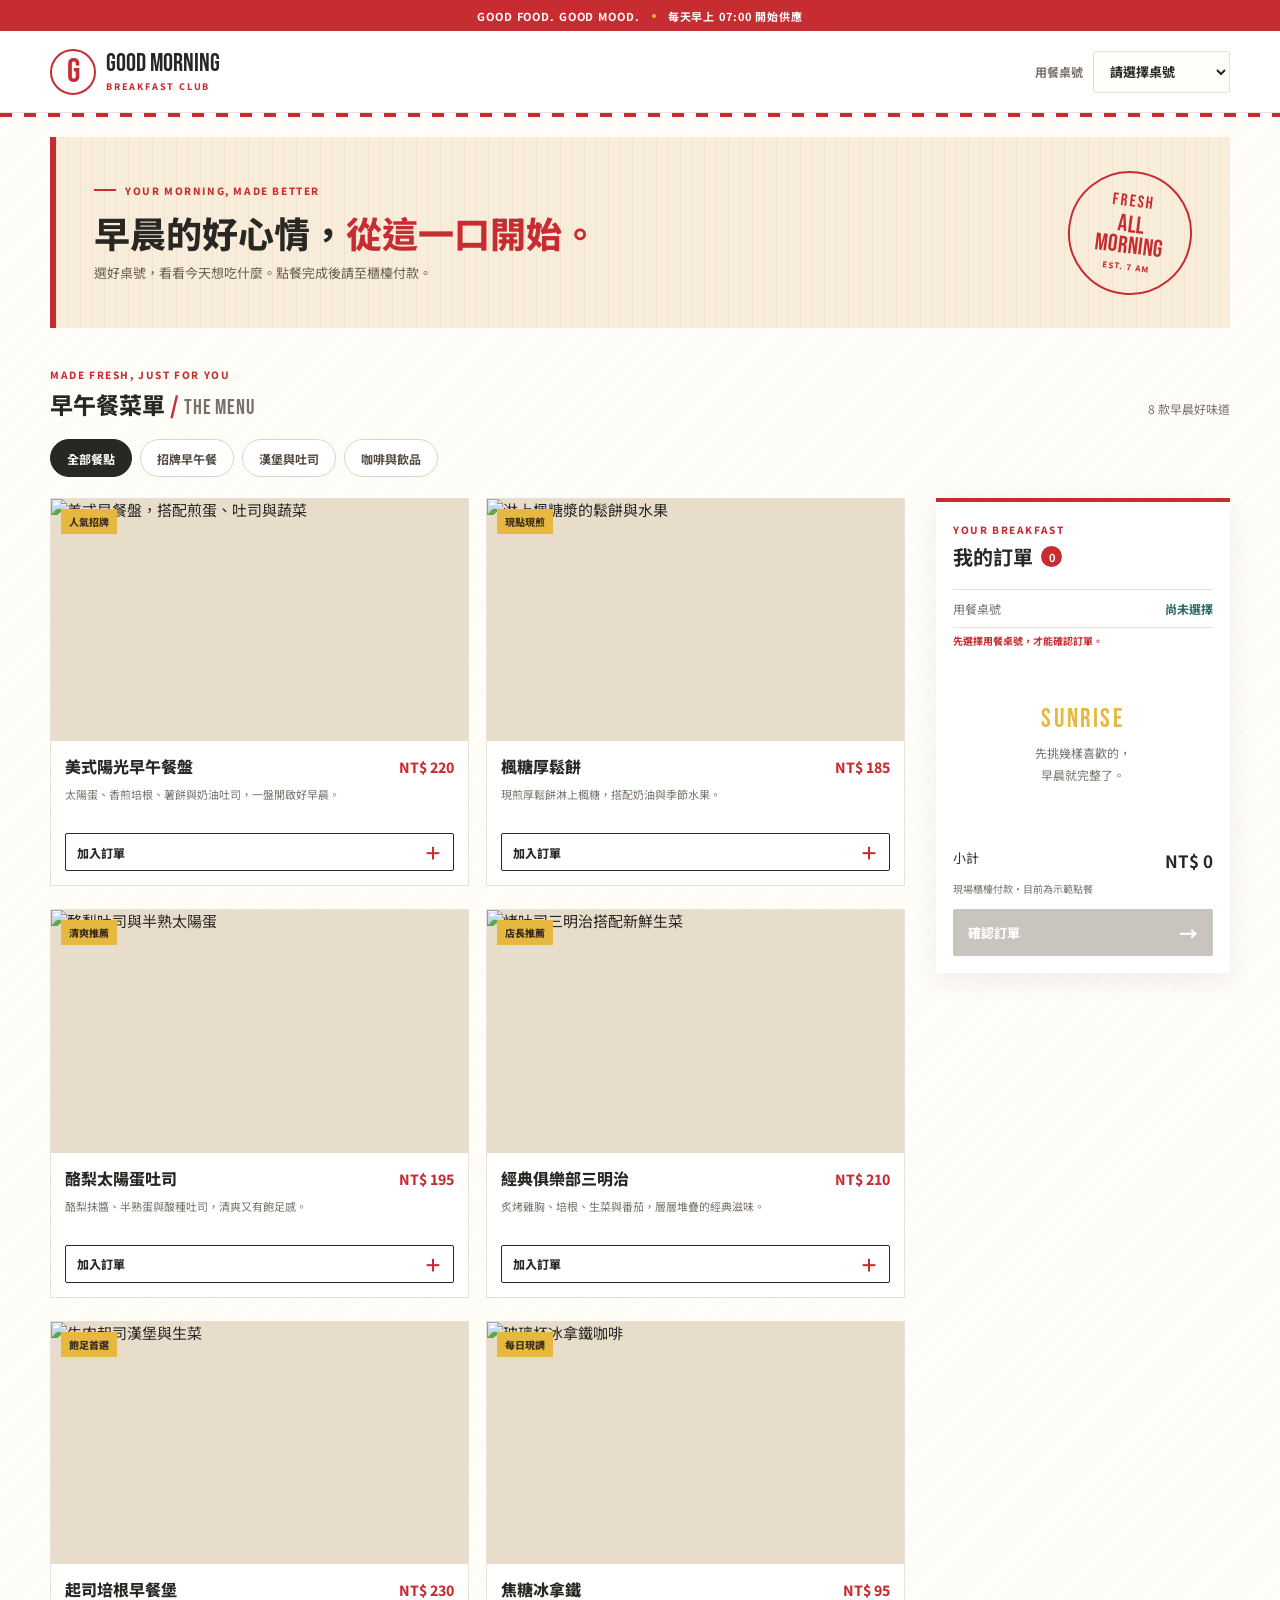
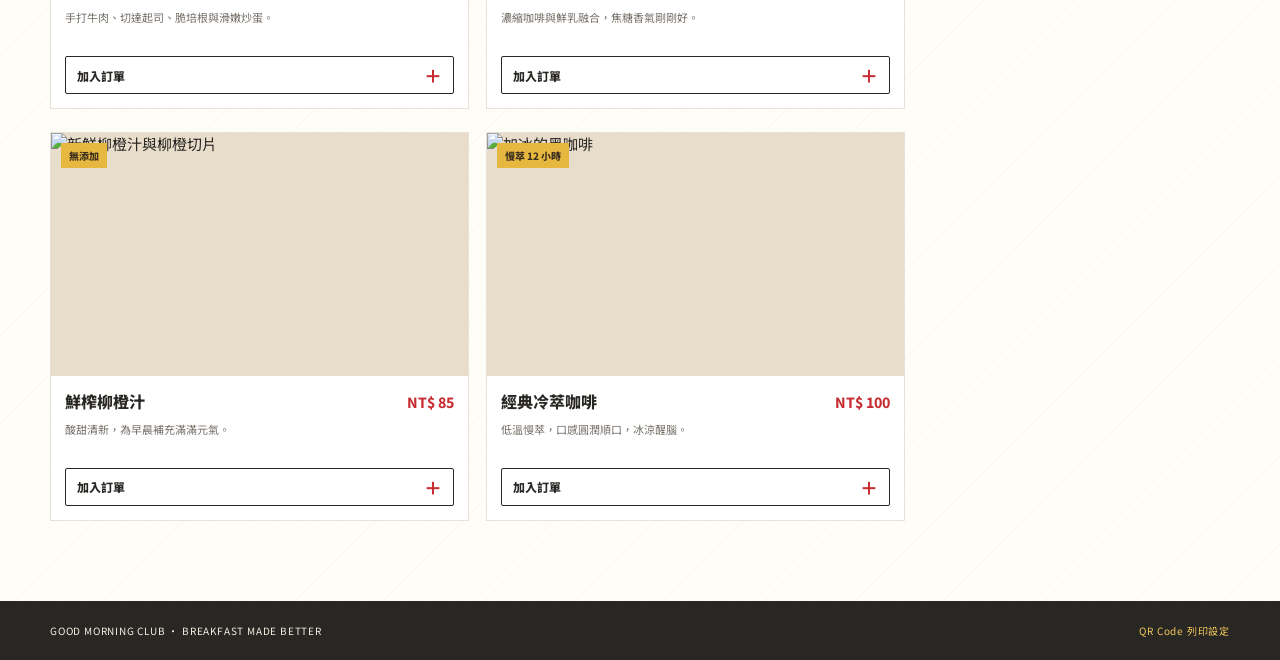
==== web/index.html @ 51a20b5b "完成前端雛形" ====
<!doctype html>
<html lang="zh-Hant">
<head>
  <meta charset="utf-8">
  <meta name="viewport" content="width=device-width, initial-scale=1">
  <meta name="theme-color" content="#c72c31">
  <meta name="description" content="Good Morning Club 早餐點餐">
  <title>Good Morning Club | 早餐點餐</title>
  <link rel="preconnect" href="https://fonts.googleapis.com">
  <link rel="preconnect" href="https://fonts.gstatic.com" crossorigin>
  <link href="https://fonts.googleapis.com/css2?family=Bebas+Neue&family=Noto+Sans+TC:wght@400;500;600;700;800&display=swap" rel="stylesheet">
  <link rel="stylesheet" href="styles.css">
  <link rel="stylesheet" href="feedback.css">
  <link rel="stylesheet" href="qr-print.css">
  <script src="app.js" defer></script>
</head>
<body>
  <div class="ticker"><span>GOOD FOOD. GOOD MOOD.</span><i></i><span>每天早上 07:00 開始供應</span></div>
  <header class="site-header">
    <a class="wordmark" href="#top" aria-label="Good Morning Club 首頁"><span class="brand-mark" aria-hidden="true">G</span><span><strong>GOOD MORNING</strong><small>BREAKFAST CLUB</small></span></a>
    <div class="table-control"><label for="tableSelect">用餐桌號</label><select id="tableSelect" aria-describedby="tableHint">
      <option value="">請選擇桌號</option><option value="01">01 桌</option><option value="02">02 桌</option><option value="03">03 桌</option><option value="04">04 桌</option><option value="05">05 桌</option><option value="06">06 桌</option><option value="07">07 桌</option><option value="08">08 桌</option><option value="09">09 桌</option><option value="10">10 桌</option><option value="11">11 桌</option><option value="12">12 桌</option>
    </select></div>
  </header>
  <main id="top" class="page-shell">
    <section class="welcome-band" aria-labelledby="welcomeTitle"><div><p class="eyebrow"><span></span> YOUR MORNING, MADE BETTER</p><h1 id="welcomeTitle">早晨的好心情，<em>從這一口開始。</em></h1><p class="welcome-note" id="tableHint">選好桌號，看看今天想吃什麼。點餐完成後請至櫃檯付款。</p></div><div class="welcome-stamp"><span>FRESH</span><strong>ALL<br>MORNING</strong><small>EST. 7 AM</small></div></section>
    <div class="section-heading"><div><p class="eyebrow">MADE FRESH, JUST FOR YOU</p><h2>早午餐菜單 <span>/</span> <small>THE MENU</small></h2></div><p id="menuCount" class="menu-count" aria-live="polite"></p></div>
    <nav id="categoryNav" class="category-nav" aria-label="菜單分類"></nav>
    <div class="ordering-layout"><section id="menuGrid" class="menu-grid" aria-label="餐點列表"></section>
      <aside id="cartPanel" class="order-panel" aria-labelledby="cartHeading" aria-hidden="false">
        <div class="order-panel-head"><div><p class="eyebrow">YOUR BREAKFAST</p><h2 id="cartHeading">我的訂單 <span id="cartCount" class="cart-count">0</span></h2></div><button id="cartClose" class="icon-button cart-close" type="button" aria-label="關閉訂單">×</button></div>
        <div class="cart-table-line"><span>用餐桌號</span><strong id="cartTable">尚未選擇</strong></div><p id="cartHint" class="cart-hint">先選擇用餐桌號，才能確認訂單。</p><div id="cartItems" class="cart-items" aria-live="polite"></div>
        <div class="cart-total-row"><span>小計</span><strong id="cartTotal">NT$ 0</strong></div><p class="payment-note">現場櫃檯付款・目前為示範點餐</p><button id="checkoutButton" class="checkout-button" type="button" disabled>確認訂單 <span>→</span></button>
      </aside>
    </div>
  </main>
  <div id="cartBackdrop" class="cart-backdrop" hidden></div>
  <div id="addToast" class="add-toast" role="status" aria-live="polite" aria-atomic="true"></div>
  <button id="mobileCartButton" class="mobile-cart-button" type="button" disabled><span>查看訂單 <b id="mobileCartCount">0</b></span><strong id="mobileCartTotal">NT$ 0</strong></button>
  <dialog id="confirmDialog" class="order-dialog" aria-labelledby="confirmTitle"><form method="dialog" class="dialog-dismiss"><button class="icon-button" aria-label="關閉確認視窗">×</button></form><p class="eyebrow">ONE LAST LOOK</p><h2 id="confirmTitle">確認這份美好</h2><p id="confirmTable" class="dialog-table"></p><div id="confirmItems" class="dialog-items"></div><div class="dialog-total"><span>訂單小計</span><strong id="confirmTotal"></strong></div><p class="dialog-payment">付款方式：到店後至櫃檯付款</p><p class="demo-disclaimer">此為前端示範訂單，尚未傳送給店家。</p><button id="placeOrderButton" class="checkout-button" type="button">送出示範訂單 <span>→</span></button></dialog>
  <dialog id="successDialog" class="order-dialog success-dialog" aria-labelledby="successTitle"><form method="dialog" class="dialog-dismiss"><button class="icon-button" aria-label="關閉完成訊息">×</button></form><div class="success-mark" aria-hidden="true">✓</div><p class="eyebrow">ORDER PREVIEW</p><h2 id="successTitle">點餐流程完成！</h2><p id="successTable" class="success-table"></p><div id="successSummary" class="success-summary"></div><p class="demo-disclaimer">這是示範畫面，店家並未收到訂單。請至櫃檯點餐與付款。</p><button id="doneButton" class="checkout-button" type="button">回到菜單</button></dialog>
  <footer class="site-footer"><span>GOOD MORNING CLUB · BREAKFAST MADE BETTER</span><a href="qr-print.html">QR Code 列印設定</a></footer>
</body>
</html>
---- web/styles.css ----
:root{color-scheme:light;--red:#c72c31;--red-dark:#a71f27;--ink:#292724;--muted:#77716a;--paper:#fffdf8;--white:#fff;--yellow:#e7b840;--teal:#286963;--line:#e8e1d7;--display:"Bebas Neue",Impact,sans-serif;--body:"Noto Sans TC","Microsoft JhengHei",sans-serif}
*{box-sizing:border-box}body{margin:0;background:repeating-linear-gradient(135deg,rgb(71 55 46 / 2%) 0 1px,transparent 1px 9px),var(--paper);color:var(--ink);font:15px var(--body)}button,select{font:inherit}button{cursor:pointer}button:focus-visible,select:focus-visible,a:focus-visible{outline:3px solid var(--teal);outline-offset:3px}[hidden]{display:none!important}
.ticker{min-height:31px;display:flex;justify-content:center;align-items:center;gap:12px;padding:5px 16px;background:var(--red);color:white;font-size:11px;font-weight:700;letter-spacing:.08em}.ticker i{width:4px;height:4px;border-radius:50%;background:var(--yellow)}
.site-header{position:relative;z-index:2;min-height:82px;display:flex;align-items:center;justify-content:space-between;padding:13px max(24px,calc((100% - 1180px)/2));background:white;border-bottom:1px solid var(--line)}.site-header:after{position:absolute;right:0;bottom:-5px;left:0;height:4px;background:repeating-linear-gradient(90deg,var(--red) 0 12px,white 12px 24px);content:""}.wordmark{display:inline-flex;align-items:center;gap:10px;color:inherit;text-decoration:none}.brand-mark{width:46px;height:46px;display:grid;place-items:center;border:2px solid var(--red);border-radius:50%;color:var(--red);font:34px/1 var(--display)}.wordmark strong{display:block;font:25px/1 var(--display)}.wordmark small{display:block;margin-top:4px;color:var(--red);font-size:9px;font-weight:800;letter-spacing:.2em}.table-control{display:flex;align-items:center;gap:10px}.table-control label{color:var(--muted);font-size:12px;font-weight:700}.table-control select{min-width:137px;min-height:42px;padding:0 12px;border:1px solid var(--line);border-radius:3px;background:var(--paper);color:var(--ink);font-size:13px;font-weight:700}
.page-shell{width:min(1180px,calc(100% - 48px));margin:0 auto}.welcome-band{min-height:191px;display:flex;align-items:center;justify-content:space-between;gap:24px;margin:24px 0 39px;padding:27px 38px;overflow:hidden;background:repeating-linear-gradient(90deg,rgb(199 44 49 / 5%) 0 1px,transparent 1px 12px),#f7edda;border-left:6px solid var(--red)}.eyebrow{margin:0;color:var(--red);font-size:10px;font-weight:800;letter-spacing:.16em}.welcome-band .eyebrow{display:flex;align-items:center;gap:9px}.welcome-band .eyebrow span{width:22px;height:2px;background:var(--red)}.welcome-band h1{margin:10px 0 7px;font-size:clamp(24px,3vw,36px);font-weight:800;line-height:1.35}.welcome-band h1 em{color:var(--red);font-style:normal}.welcome-note{margin:0;color:#665e54;font-size:13px}.welcome-stamp{width:124px;height:124px;flex:0 0 auto;display:grid;align-content:center;justify-items:center;transform:rotate(7deg);border:2px solid var(--red);border-radius:50%;color:var(--red);font-family:var(--display);line-height:.9}.welcome-stamp span{font-size:17px;letter-spacing:.12em}.welcome-stamp strong{margin:4px 0;font-size:24px;font-weight:400;text-align:center}.welcome-stamp small{font:800 8px var(--body);letter-spacing:.12em}
.section-heading{display:flex;align-items:end;justify-content:space-between;gap:12px}.section-heading h2{margin:5px 0 0;font-size:23px;font-weight:800}.section-heading h2 span{color:var(--red)}.section-heading h2 small{color:var(--muted);font:21px var(--display);letter-spacing:.04em}.menu-count{margin:0 0 4px;color:var(--muted);font-size:12px}.category-nav{display:flex;gap:8px;margin:18px 0 21px;overflow-x:auto;scrollbar-width:none}.category-nav::-webkit-scrollbar{display:none}.category-button{min-height:38px;flex:0 0 auto;padding:0 16px;border:1px solid #dcd4c9;border-radius:99px;background:white;color:#514a43;font-size:12px;font-weight:700}.category-button:hover{border-color:var(--red);color:var(--red)}.category-button[aria-pressed=true]{border-color:var(--ink);background:var(--ink);color:white}
.ordering-layout{display:grid;grid-template-columns:minmax(0,1fr) 294px;align-items:start;gap:31px;padding-bottom:80px}.menu-grid{display:grid;grid-template-columns:repeat(2,minmax(0,1fr));gap:23px 17px}.menu-item{min-width:0;overflow:hidden;background:white;border:1px solid var(--line)}.menu-image{position:relative;aspect-ratio:1.72;overflow:hidden;background:#e8dccb}.menu-image img{width:100%;height:100%;display:block;object-fit:cover;transition:transform .4s ease}.menu-item:hover .menu-image img{transform:scale(1.035)}.menu-badge{position:absolute;top:10px;left:10px;padding:5px 8px;background:var(--yellow);color:#3b2e1d;font-size:10px;font-weight:800}.menu-copy{padding:13px 14px 14px}.menu-title-row{display:flex;align-items:baseline;justify-content:space-between;gap:8px}.menu-title-row h3{margin:0;font-size:16px;font-weight:800}.menu-price{flex:0 0 auto;color:var(--red);font-size:14px;font-weight:800}.menu-description{min-height:36px;margin:7px 0 12px;color:var(--muted);font-size:11px;line-height:1.65}.add-button{width:100%;min-height:38px;display:flex;align-items:center;justify-content:space-between;padding:0 11px;border:1px solid var(--ink);border-radius:2px;background:white;color:var(--ink);font-size:12px;font-weight:800}.add-button span{color:var(--red);font-size:18px}.add-button:hover{background:var(--ink);color:white}.add-button:hover span{color:var(--yellow)}
.order-panel{position:sticky;top:17px;padding:20px 17px 17px;background:white;border-top:4px solid var(--red);box-shadow:0 7px 24px rgb(52 40 30 / 7%)}.order-panel-head{display:flex;align-items:flex-start;justify-content:space-between}.order-panel-head h2{display:flex;align-items:center;gap:8px;margin:5px 0 0;font-size:20px}.cart-count{min-width:21px;height:21px;display:inline-grid;place-items:center;border-radius:50%;background:var(--red);color:white;font-size:11px}.icon-button{width:34px;height:34px;display:grid;place-items:center;border:0;border-radius:50%;background:transparent;color:var(--ink);font-size:25px}.icon-button:hover{background:#f1ece5}.cart-close{display:none}.cart-table-line{display:flex;justify-content:space-between;margin:18px 0 5px;padding:10px 0;border-block:1px solid var(--line);font-size:12px}.cart-table-line span{color:var(--muted)}.cart-table-line strong{color:var(--teal)}.cart-items{max-height:330px;overflow:auto}.cart-empty{min-height:175px;display:grid;align-content:center;justify-items:center;color:var(--muted);text-align:center}.empty-sun{color:var(--yellow);font:26px var(--display);letter-spacing:.1em}.cart-empty p{margin:7px 0 0;font-size:12px;line-height:1.8}.cart-line{display:grid;grid-template-columns:minmax(0,1fr) auto;gap:7px 10px;padding:13px 0;border-bottom:1px dashed var(--line)}.cart-line-main{min-width:0}.cart-line-name{display:block;overflow:hidden;font-size:12px;font-weight:800;text-overflow:ellipsis;white-space:nowrap}.cart-line-price{margin-top:3px;color:var(--muted);font-size:11px}.quantity-control{display:inline-flex;align-items:center;gap:8px}.quantity-control button{width:25px;height:25px;display:grid;place-items:center;border:1px solid var(--line);border-radius:50%;background:white;color:var(--ink);font-weight:700}.quantity-control button:hover{border-color:var(--red);color:var(--red)}.quantity-control span{min-width:12px;text-align:center;font-size:12px;font-weight:800}.remove-button{justify-self:end;padding:0;border:0;background:none;color:var(--muted);font-size:10px;text-decoration:underline}.remove-button:hover{color:var(--red)}.cart-total-row{display:flex;justify-content:space-between;margin-top:16px;font-size:13px}.cart-total-row strong{font-size:17px}.payment-note{margin:8px 0 13px;color:var(--muted);font-size:10px}.checkout-button{width:100%;min-height:47px;display:flex;align-items:center;justify-content:space-between;padding:0 15px;border:0;border-radius:2px;background:var(--red);color:white;font-size:13px;font-weight:800}.checkout-button span{font-size:19px}.checkout-button:not(:disabled):hover{background:var(--red-dark)}.checkout-button:disabled{cursor:not-allowed;background:#c9c4bd}.mobile-cart-button,.cart-backdrop{display:none}
.order-dialog{position:relative;width:min(440px,calc(100% - 32px));max-height:min(88vh,720px);padding:27px;border:0;border-top:5px solid var(--red);background:var(--paper);color:var(--ink);box-shadow:0 20px 70px rgb(0 0 0 / 25%)}.order-dialog::backdrop{background:rgb(30 25 22 / 58%);backdrop-filter:blur(2px)}.dialog-dismiss{position:absolute;top:12px;right:12px}.order-dialog h2{margin:5px 0 17px;font-size:25px}.dialog-table{margin:0 0 10px;color:var(--teal);font-size:13px;font-weight:800}.dialog-items{max-height:220px;overflow:auto;border-top:1px solid var(--line)}.dialog-item{display:flex;justify-content:space-between;gap:14px;padding:10px 0;border-bottom:1px solid var(--line);font-size:12px}.dialog-item strong{white-space:nowrap}.dialog-total{display:flex;justify-content:space-between;margin-top:16px;font-size:13px}.dialog-total strong{font-size:18px}.dialog-payment{margin:10px 0;padding:10px;background:#eaf1ee;color:var(--teal);font-size:12px;font-weight:700}.demo-disclaimer{margin:10px 0 16px;color:var(--muted);font-size:11px;line-height:1.7}.success-dialog{text-align:center}.success-mark{width:58px;height:58px;display:grid;place-items:center;margin:8px auto 13px;border-radius:50%;background:var(--teal);color:white;font-size:28px}.success-table{margin:0 0 17px;color:var(--teal);font-size:13px;font-weight:800}.success-summary{display:grid;gap:7px;padding:13px;background:white;text-align:left;font-size:12px}.success-summary div{display:flex;justify-content:space-between;gap:10px}.success-summary strong{white-space:nowrap}
@media(max-width:780px){.site-header{min-height:72px;padding:12px 20px}.page-shell{width:min(calc(100% - 36px),620px)}.welcome-band{min-height:165px;margin:22px 0 32px;padding:22px}.welcome-stamp{width:103px;height:103px}.welcome-stamp strong{font-size:20px}.ordering-layout{display:block;padding-bottom:104px}.menu-grid{gap:14px}.order-panel{position:fixed;z-index:12;inset:auto 0 0;max-height:min(82vh,680px);display:flex;flex-direction:column;padding:19px max(20px,calc((100% - 620px)/2)) max(18px,env(safe-area-inset-bottom));overflow:auto;border-top-width:5px;box-shadow:0 -12px 40px rgb(40 31 25 / 20%);transform:translateY(105%);visibility:hidden;transition:transform .25s ease,visibility .25s ease}.order-panel.is-open{transform:translateY(0);visibility:visible}.cart-close{display:grid}.cart-empty{min-height:120px}.mobile-cart-button{position:fixed;z-index:10;inset:auto 15px max(14px,env(safe-area-inset-bottom));min-height:55px;display:flex;align-items:center;justify-content:space-between;padding:0 18px;border:0;border-radius:3px;background:var(--red);box-shadow:0 7px 20px rgb(68 29 24 / 22%);color:white;font-size:13px;font-weight:800}.mobile-cart-button b{min-width:21px;display:inline-grid;place-items:center;margin-left:6px;border-radius:50%;background:white;color:var(--red);font-size:11px}.mobile-cart-button strong{font-size:15px}.mobile-cart-button:disabled{background:#47372e}.cart-backdrop:not([hidden]){position:fixed;z-index:11;inset:0;display:block;background:rgb(29 24 20 / 48%)}}
@media(max-width:520px){.ticker{min-height:28px;gap:8px;font-size:9px}.site-header{min-height:68px;padding:10px 17px}.wordmark{gap:7px}.brand-mark{width:39px;height:39px;font-size:29px}.wordmark strong{font-size:21px}.wordmark small{font-size:8px}.table-control{display:grid;justify-items:end;gap:3px}.table-control label{font-size:10px}.table-control select{min-width:119px;min-height:34px;padding-left:8px;font-size:11px}.page-shell{width:calc(100% - 30px)}.welcome-band{min-height:150px;margin:18px 0 29px;padding:19px 16px;border-left-width:4px}.welcome-band h1{max-width:280px;margin-top:9px;font-size:23px}.welcome-note{max-width:270px;font-size:11px;line-height:1.65}.welcome-stamp{width:78px;height:78px;border-width:1px}.welcome-stamp span{font-size:12px}.welcome-stamp strong{margin:3px 0;font-size:15px}.welcome-stamp small{font-size:6px}.section-heading h2{font-size:19px}.section-heading h2 small{font-size:17px}.menu-count{font-size:10px}.category-nav{gap:6px;margin:14px 0 16px}.category-button{min-height:35px;padding:0 13px;font-size:11px}.menu-grid{gap:12px 9px}.menu-image{aspect-ratio:1.25}.menu-badge{top:6px;left:6px;padding:4px 6px;font-size:8px}.menu-copy{padding:10px 9px}.menu-title-row{display:block}.menu-title-row h3{min-height:42px;font-size:13px;line-height:1.55}.menu-price{display:block;margin-top:3px;font-size:12px}.menu-description{min-height:48px;margin:6px 0 9px;font-size:10px;line-height:1.55}.add-button{min-height:35px;padding:0 8px;font-size:10px}.add-button span{font-size:16px}}
@media(max-width:360px){.welcome-band{gap:7px}.welcome-band h1{max-width:210px;font-size:20px}.welcome-stamp{width:65px;height:65px}.welcome-stamp strong{font-size:13px}.menu-grid{grid-template-columns:1fr}.menu-image{aspect-ratio:1.8}.menu-title-row{display:flex}.menu-title-row h3{min-height:0}.menu-price{margin-top:0}.menu-description{min-height:0}}
@media(prefers-reduced-motion:reduce){*,*:before,*:after{scroll-behavior:auto!important;transition-duration:.01ms!important}}
---- web/feedback.css ----
.cart-hint{margin:0 0 8px;color:var(--red);font-size:10px;font-weight:700;line-height:1.6}.add-toast{position:fixed;z-index:20;right:24px;bottom:24px;max-width:min(360px,calc(100% - 32px));padding:13px 18px;border-left:4px solid var(--yellow);background:var(--ink);box-shadow:0 8px 26px rgb(0 0 0 / 20%);color:white;font-size:13px;font-weight:700;opacity:0;pointer-events:none;transform:translateY(8px);visibility:hidden;transition:opacity .18s ease,transform .18s ease,visibility .18s ease}.add-toast.is-visible{opacity:1;transform:translateY(0);visibility:visible}@media(max-width:780px){.cart-hint{margin-bottom:5px}.add-toast{right:auto;bottom:82px;left:50%;width:max-content;transform:translate(-50%,8px)}.add-toast.is-visible{transform:translate(-50%,0)}}@media(prefers-reduced-motion:reduce){.add-toast{transition:none}}
---- web/qr-print.css ----
.site-footer{display:flex;justify-content:space-between;gap:12px;padding:22px max(24px,calc((100% - 1180px)/2));background:#292724;color:#f5eee2;font-size:10px;letter-spacing:.08em}.site-footer a{color:#f3c85c;text-decoration:none}.site-footer a:hover{text-decoration:underline}
.back-link{color:var(--red);font-size:12px;font-weight:800;text-decoration:none}.back-link:hover{text-decoration:underline}.qr-shell{width:min(1040px,calc(100% - 48px));margin:42px auto 70px}.qr-intro{margin-bottom:24px}.qr-intro h1{margin:8px 0;font-size:34px;font-weight:800}.qr-intro>p:last-child{margin:0;color:var(--muted);font-size:13px}.qr-workspace{display:grid;grid-template-columns:minmax(0,1fr) 370px;gap:36px;align-items:start}.qr-settings{padding:24px;background:white;border-top:4px solid var(--red);box-shadow:0 7px 24px rgb(52 40 30 / 7%)}.qr-settings h2{margin:5px 0 23px;font-size:21px}.qr-settings label{display:block;margin-bottom:8px;font-size:12px;font-weight:800}.url-field{display:flex;gap:8px}.url-field input{width:100%;min-width:0;min-height:44px;padding:0 11px;border:1px solid #dcd4c9;border-radius:2px;background:var(--paper);font:12px var(--body)}.url-field button,.qr-actions button{min-height:44px;padding:0 14px;border:0;border-radius:2px;background:var(--red);color:white;font-size:12px;font-weight:800;white-space:nowrap}.url-field button:hover,.qr-actions button:not(:disabled):hover{background:var(--red-dark)}.field-help,.privacy-note{color:var(--muted);font-size:11px;line-height:1.7}.field-help{margin:9px 0}.url-status{min-height:42px;margin:17px 0;padding:11px 12px;border-left:3px solid var(--yellow);background:#faf4e5;color:#6d5730;font-size:11px;line-height:1.7;overflow-wrap:anywhere}.url-status[data-state=error]{border-color:var(--red);background:#fff0ee;color:#8f292b}.url-status[data-state=success]{border-color:var(--teal);background:#edf5f2;color:#24574f}.qr-actions{display:grid;grid-template-columns:1fr 1fr;gap:8px}.qr-actions button{background:var(--ink)}.qr-actions button:disabled{cursor:not-allowed;background:#c9c4bd}.privacy-note{margin:12px 0 0}.qr-preview-wrap{display:grid;justify-items:center}.qr-poster{width:100%;max-width:340px;overflow:hidden;padding:0 22px 18px;background:white;box-shadow:0 8px 28px rgb(52 40 30 / 12%);text-align:center}.poster-stripes{height:13px;margin:0 -22px 17px;background:repeating-linear-gradient(90deg,var(--red) 0 12px,white 12px 24px)}.poster-brand{margin:0;color:var(--red);font:22px var(--display);letter-spacing:.08em}.poster-invite{margin:8px 0 2px;color:var(--muted);font-size:12px}.qr-poster h2{margin:0 0 12px;font-size:23px}.qr-output{width:248px;height:248px;max-width:100%;display:grid;place-items:center;margin:auto;background:white}.qr-output>span{color:#8b8378;font-size:12px;line-height:1.8}.qr-output canvas,.qr-output img{width:100%;height:100%;display:block;object-fit:contain}.poster-footer{margin:13px 0 0;color:#514a43;font-size:10px;font-weight:700}.poster-stripes-bottom{height:8px;margin:15px -22px 0}.preview-caption{margin:12px 0 0;color:var(--muted);font-size:10px;text-align:center}.qr-warning{display:flex;gap:8px;margin-top:27px;padding:13px 15px;border-left:3px solid var(--yellow);background:#faf4e5;color:#685733;font-size:11px;line-height:1.7}.qr-warning strong{flex:0 0 auto}.qr-page .ticker i{display:block}
@media(max-width:760px){.qr-shell{width:min(calc(100% - 32px),560px);margin:28px auto 45px}.qr-intro h1{font-size:28px}.qr-workspace{grid-template-columns:1fr;gap:27px}.qr-settings{padding:19px}.qr-preview-wrap{order:-1}.qr-poster{max-width:310px}.qr-output{width:220px;height:220px}.qr-warning{display:grid;gap:3px}.site-header{padding-inline:16px}.back-link{font-size:11px}}
@media print{@page{size:A5 portrait;margin:8mm}body.qr-page{background:white}.ticker,.site-header,.qr-intro,.qr-settings,.preview-caption,.qr-warning{display:none!important}.qr-shell{width:100%;margin:0}.qr-workspace{display:block}.qr-preview-wrap{display:block}.qr-poster{width:100%;max-width:none;padding:0 12mm 8mm;box-shadow:none;break-inside:avoid}.poster-stripes{margin-right:-12mm;margin-left:-12mm}.qr-output{width:72mm;height:72mm}.poster-brand{font-size:27px}.poster-invite{font-size:15px}.qr-poster h2{font-size:30px}.poster-footer{font-size:12px}.poster-stripes-bottom{margin-right:-12mm;margin-left:-12mm}}
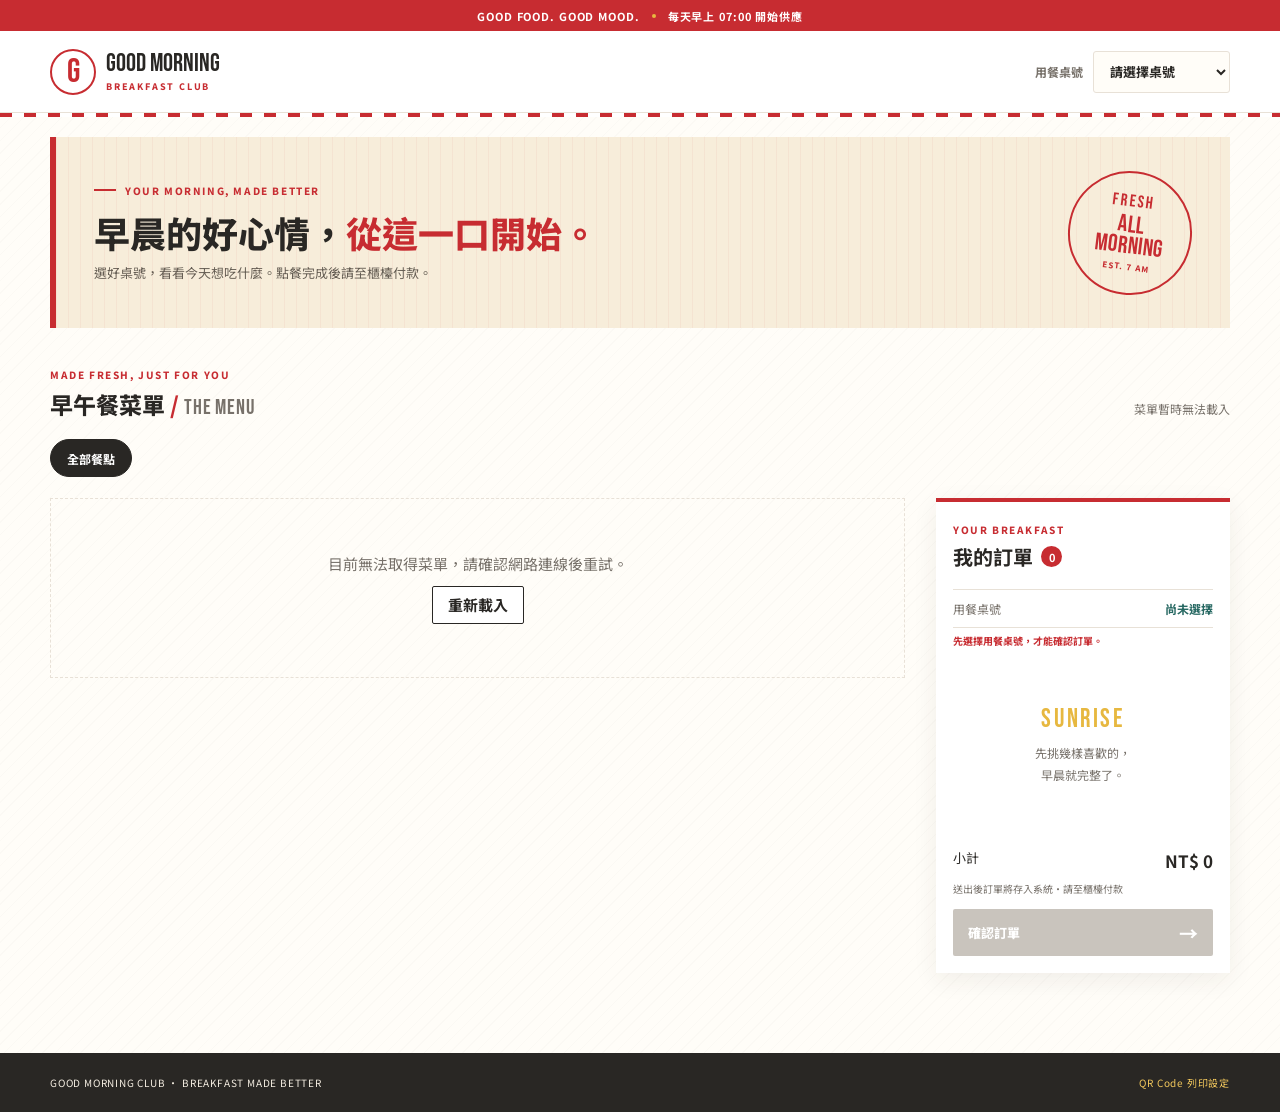
==== commit 2f9b7f8e: "前後端完成" ====
--- a/web/index.html
+++ b/web/index.html
@@ -30,15 +30,15 @@
       <aside id="cartPanel" class="order-panel" aria-labelledby="cartHeading" aria-hidden="false">
         <div class="order-panel-head"><div><p class="eyebrow">YOUR BREAKFAST</p><h2 id="cartHeading">我的訂單 <span id="cartCount" class="cart-count">0</span></h2></div><button id="cartClose" class="icon-button cart-close" type="button" aria-label="關閉訂單">×</button></div>
         <div class="cart-table-line"><span>用餐桌號</span><strong id="cartTable">尚未選擇</strong></div><p id="cartHint" class="cart-hint">先選擇用餐桌號，才能確認訂單。</p><div id="cartItems" class="cart-items" aria-live="polite"></div>
-        <div class="cart-total-row"><span>小計</span><strong id="cartTotal">NT$ 0</strong></div><p class="payment-note">現場櫃檯付款・目前為示範點餐</p><button id="checkoutButton" class="checkout-button" type="button" disabled>確認訂單 <span>→</span></button>
+        <div class="cart-total-row"><span>小計</span><strong id="cartTotal">NT$ 0</strong></div><p class="payment-note">送出後訂單將存入系統・請至櫃檯付款</p><button id="checkoutButton" class="checkout-button" type="button" disabled>確認訂單 <span>→</span></button>
       </aside>
     </div>
   </main>
   <div id="cartBackdrop" class="cart-backdrop" hidden></div>
   <div id="addToast" class="add-toast" role="status" aria-live="polite" aria-atomic="true"></div>
   <button id="mobileCartButton" class="mobile-cart-button" type="button" disabled><span>查看訂單 <b id="mobileCartCount">0</b></span><strong id="mobileCartTotal">NT$ 0</strong></button>
-  <dialog id="confirmDialog" class="order-dialog" aria-labelledby="confirmTitle"><form method="dialog" class="dialog-dismiss"><button class="icon-button" aria-label="關閉確認視窗">×</button></form><p class="eyebrow">ONE LAST LOOK</p><h2 id="confirmTitle">確認這份美好</h2><p id="confirmTable" class="dialog-table"></p><div id="confirmItems" class="dialog-items"></div><div class="dialog-total"><span>訂單小計</span><strong id="confirmTotal"></strong></div><p class="dialog-payment">付款方式：到店後至櫃檯付款</p><p class="demo-disclaimer">此為前端示範訂單，尚未傳送給店家。</p><button id="placeOrderButton" class="checkout-button" type="button">送出示範訂單 <span>→</span></button></dialog>
-  <dialog id="successDialog" class="order-dialog success-dialog" aria-labelledby="successTitle"><form method="dialog" class="dialog-dismiss"><button class="icon-button" aria-label="關閉完成訊息">×</button></form><div class="success-mark" aria-hidden="true">✓</div><p class="eyebrow">ORDER PREVIEW</p><h2 id="successTitle">點餐流程完成！</h2><p id="successTable" class="success-table"></p><div id="successSummary" class="success-summary"></div><p class="demo-disclaimer">這是示範畫面，店家並未收到訂單。請至櫃檯點餐與付款。</p><button id="doneButton" class="checkout-button" type="button">回到菜單</button></dialog>
+  <dialog id="confirmDialog" class="order-dialog" aria-labelledby="confirmTitle"><form method="dialog" class="dialog-dismiss"><button class="icon-button" aria-label="關閉確認視窗">×</button></form><p class="eyebrow">ONE LAST LOOK</p><h2 id="confirmTitle">確認這份美好</h2><p id="confirmTable" class="dialog-table"></p><div id="confirmItems" class="dialog-items"></div><div class="dialog-total"><span>訂單小計</span><strong id="confirmTotal"></strong></div><p class="dialog-payment">付款方式：到店後至櫃檯付款</p><p id="orderError" class="order-error" role="alert" hidden></p><button id="placeOrderButton" class="checkout-button" type="button">送出訂單 <span>→</span></button></dialog>
+  <dialog id="successDialog" class="order-dialog success-dialog" aria-labelledby="successTitle"><form method="dialog" class="dialog-dismiss"><button class="icon-button" aria-label="關閉完成訊息">×</button></form><div class="success-mark" aria-hidden="true">✓</div><p class="eyebrow">ORDER RECEIVED</p><h2 id="successTitle">訂單已送出！</h2><p id="successTable" class="success-table"></p><div id="successSummary" class="success-summary"></div><p class="dialog-payment">訂單已存入系統，請至櫃檯付款。</p><button id="doneButton" class="checkout-button" type="button">回到菜單</button></dialog>
   <footer class="site-footer"><span>GOOD MORNING CLUB · BREAKFAST MADE BETTER</span><a href="qr-print.html">QR Code 列印設定</a></footer>
 </body>
 </html>
--- a/web/styles.css
+++ b/web/styles.css
@@ -10,4 +10,6 @@
 @media(max-width:780px){.site-header{min-height:72px;padding:12px 20px}.page-shell{width:min(calc(100% - 36px),620px)}.welcome-band{min-height:165px;margin:22px 0 32px;padding:22px}.welcome-stamp{width:103px;height:103px}.welcome-stamp strong{font-size:20px}.ordering-layout{display:block;padding-bottom:104px}.menu-grid{gap:14px}.order-panel{position:fixed;z-index:12;inset:auto 0 0;max-height:min(82vh,680px);display:flex;flex-direction:column;padding:19px max(20px,calc((100% - 620px)/2)) max(18px,env(safe-area-inset-bottom));overflow:auto;border-top-width:5px;box-shadow:0 -12px 40px rgb(40 31 25 / 20%);transform:translateY(105%);visibility:hidden;transition:transform .25s ease,visibility .25s ease}.order-panel.is-open{transform:translateY(0);visibility:visible}.cart-close{display:grid}.cart-empty{min-height:120px}.mobile-cart-button{position:fixed;z-index:10;inset:auto 15px max(14px,env(safe-area-inset-bottom));min-height:55px;display:flex;align-items:center;justify-content:space-between;padding:0 18px;border:0;border-radius:3px;background:var(--red);box-shadow:0 7px 20px rgb(68 29 24 / 22%);color:white;font-size:13px;font-weight:800}.mobile-cart-button b{min-width:21px;display:inline-grid;place-items:center;margin-left:6px;border-radius:50%;background:white;color:var(--red);font-size:11px}.mobile-cart-button strong{font-size:15px}.mobile-cart-button:disabled{background:#47372e}.cart-backdrop:not([hidden]){position:fixed;z-index:11;inset:0;display:block;background:rgb(29 24 20 / 48%)}}
 @media(max-width:520px){.ticker{min-height:28px;gap:8px;font-size:9px}.site-header{min-height:68px;padding:10px 17px}.wordmark{gap:7px}.brand-mark{width:39px;height:39px;font-size:29px}.wordmark strong{font-size:21px}.wordmark small{font-size:8px}.table-control{display:grid;justify-items:end;gap:3px}.table-control label{font-size:10px}.table-control select{min-width:119px;min-height:34px;padding-left:8px;font-size:11px}.page-shell{width:calc(100% - 30px)}.welcome-band{min-height:150px;margin:18px 0 29px;padding:19px 16px;border-left-width:4px}.welcome-band h1{max-width:280px;margin-top:9px;font-size:23px}.welcome-note{max-width:270px;font-size:11px;line-height:1.65}.welcome-stamp{width:78px;height:78px;border-width:1px}.welcome-stamp span{font-size:12px}.welcome-stamp strong{margin:3px 0;font-size:15px}.welcome-stamp small{font-size:6px}.section-heading h2{font-size:19px}.section-heading h2 small{font-size:17px}.menu-count{font-size:10px}.category-nav{gap:6px;margin:14px 0 16px}.category-button{min-height:35px;padding:0 13px;font-size:11px}.menu-grid{gap:12px 9px}.menu-image{aspect-ratio:1.25}.menu-badge{top:6px;left:6px;padding:4px 6px;font-size:8px}.menu-copy{padding:10px 9px}.menu-title-row{display:block}.menu-title-row h3{min-height:42px;font-size:13px;line-height:1.55}.menu-price{display:block;margin-top:3px;font-size:12px}.menu-description{min-height:48px;margin:6px 0 9px;font-size:10px;line-height:1.55}.add-button{min-height:35px;padding:0 8px;font-size:10px}.add-button span{font-size:16px}}
 @media(max-width:360px){.welcome-band{gap:7px}.welcome-band h1{max-width:210px;font-size:20px}.welcome-stamp{width:65px;height:65px}.welcome-stamp strong{font-size:13px}.menu-grid{grid-template-columns:1fr}.menu-image{aspect-ratio:1.8}.menu-title-row{display:flex}.menu-title-row h3{min-height:0}.menu-price{margin-top:0}.menu-description{min-height:0}}
-@media(prefers-reduced-motion:reduce){*,*:before,*:after{scroll-behavior:auto!important;transition-duration:.01ms!important}}+@media(prefers-reduced-motion:reduce){*,*:before,*:after{scroll-behavior:auto!important;transition-duration:.01ms!important}}
+.menu-load-state{grid-column:1/-1;min-height:180px;display:grid;align-content:center;justify-items:center;gap:12px;padding:24px;border:1px dashed var(--line);color:var(--muted);text-align:center}.menu-load-state p{margin:0}.menu-retry-button{min-height:38px;padding:0 15px;border:1px solid var(--ink);border-radius:2px;background:white;color:var(--ink);font-weight:700}.menu-retry-button:hover{background:var(--ink);color:white}
+.order-error{margin:10px 0;color:var(--red-dark);font-size:12px;font-weight:700;line-height:1.6}
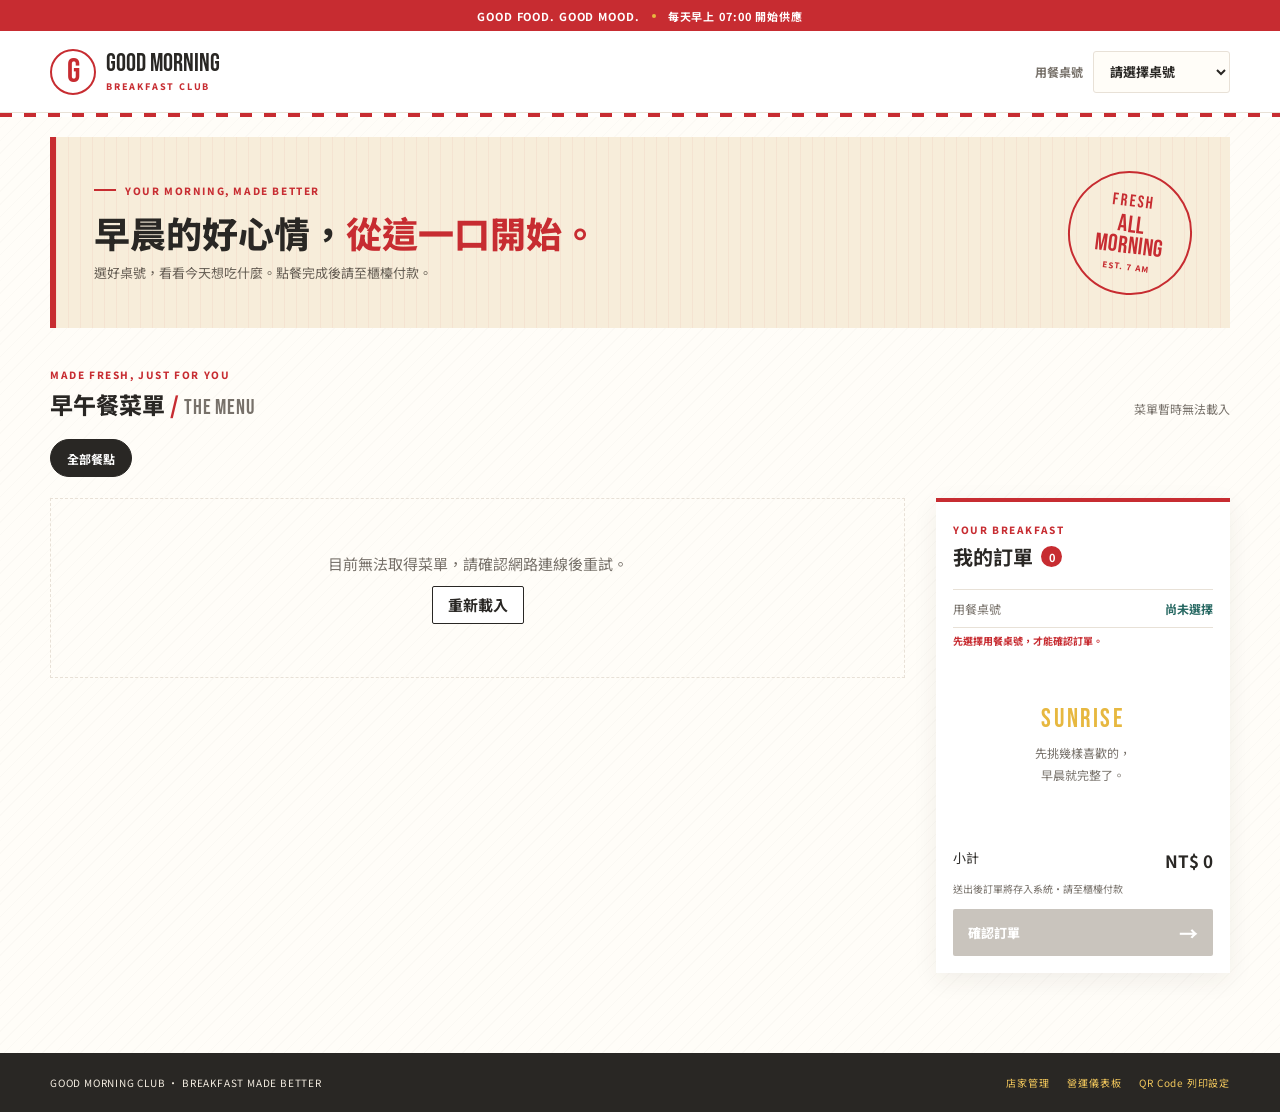
==== commit b4fcdf18: "完成管理後台" ====
--- a/web/index.html
+++ b/web/index.html
@@ -39,6 +39,6 @@
   <button id="mobileCartButton" class="mobile-cart-button" type="button" disabled><span>查看訂單 <b id="mobileCartCount">0</b></span><strong id="mobileCartTotal">NT$ 0</strong></button>
   <dialog id="confirmDialog" class="order-dialog" aria-labelledby="confirmTitle"><form method="dialog" class="dialog-dismiss"><button class="icon-button" aria-label="關閉確認視窗">×</button></form><p class="eyebrow">ONE LAST LOOK</p><h2 id="confirmTitle">確認這份美好</h2><p id="confirmTable" class="dialog-table"></p><div id="confirmItems" class="dialog-items"></div><div class="dialog-total"><span>訂單小計</span><strong id="confirmTotal"></strong></div><p class="dialog-payment">付款方式：到店後至櫃檯付款</p><p id="orderError" class="order-error" role="alert" hidden></p><button id="placeOrderButton" class="checkout-button" type="button">送出訂單 <span>→</span></button></dialog>
   <dialog id="successDialog" class="order-dialog success-dialog" aria-labelledby="successTitle"><form method="dialog" class="dialog-dismiss"><button class="icon-button" aria-label="關閉完成訊息">×</button></form><div class="success-mark" aria-hidden="true">✓</div><p class="eyebrow">ORDER RECEIVED</p><h2 id="successTitle">訂單已送出！</h2><p id="successTable" class="success-table"></p><div id="successSummary" class="success-summary"></div><p class="dialog-payment">訂單已存入系統，請至櫃檯付款。</p><button id="doneButton" class="checkout-button" type="button">回到菜單</button></dialog>
-  <footer class="site-footer"><span>GOOD MORNING CLUB · BREAKFAST MADE BETTER</span><a href="qr-print.html">QR Code 列印設定</a></footer>
+  <footer class="site-footer"><span>GOOD MORNING CLUB · BREAKFAST MADE BETTER</span><nav aria-label="管理工具"><a href="admin.html">店家管理</a><a href="dashboard.html">營運儀表板</a><a href="qr-print.html">QR Code 列印設定</a></nav></footer>
 </body>
 </html>
--- a/web/qr-print.css
+++ b/web/qr-print.css
@@ -1,4 +1,5 @@
 .site-footer{display:flex;justify-content:space-between;gap:12px;padding:22px max(24px,calc((100% - 1180px)/2));background:#292724;color:#f5eee2;font-size:10px;letter-spacing:.08em}.site-footer a{color:#f3c85c;text-decoration:none}.site-footer a:hover{text-decoration:underline}
+.site-footer nav{display:flex;gap:18px}
 .back-link{color:var(--red);font-size:12px;font-weight:800;text-decoration:none}.back-link:hover{text-decoration:underline}.qr-shell{width:min(1040px,calc(100% - 48px));margin:42px auto 70px}.qr-intro{margin-bottom:24px}.qr-intro h1{margin:8px 0;font-size:34px;font-weight:800}.qr-intro>p:last-child{margin:0;color:var(--muted);font-size:13px}.qr-workspace{display:grid;grid-template-columns:minmax(0,1fr) 370px;gap:36px;align-items:start}.qr-settings{padding:24px;background:white;border-top:4px solid var(--red);box-shadow:0 7px 24px rgb(52 40 30 / 7%)}.qr-settings h2{margin:5px 0 23px;font-size:21px}.qr-settings label{display:block;margin-bottom:8px;font-size:12px;font-weight:800}.url-field{display:flex;gap:8px}.url-field input{width:100%;min-width:0;min-height:44px;padding:0 11px;border:1px solid #dcd4c9;border-radius:2px;background:var(--paper);font:12px var(--body)}.url-field button,.qr-actions button{min-height:44px;padding:0 14px;border:0;border-radius:2px;background:var(--red);color:white;font-size:12px;font-weight:800;white-space:nowrap}.url-field button:hover,.qr-actions button:not(:disabled):hover{background:var(--red-dark)}.field-help,.privacy-note{color:var(--muted);font-size:11px;line-height:1.7}.field-help{margin:9px 0}.url-status{min-height:42px;margin:17px 0;padding:11px 12px;border-left:3px solid var(--yellow);background:#faf4e5;color:#6d5730;font-size:11px;line-height:1.7;overflow-wrap:anywhere}.url-status[data-state=error]{border-color:var(--red);background:#fff0ee;color:#8f292b}.url-status[data-state=success]{border-color:var(--teal);background:#edf5f2;color:#24574f}.qr-actions{display:grid;grid-template-columns:1fr 1fr;gap:8px}.qr-actions button{background:var(--ink)}.qr-actions button:disabled{cursor:not-allowed;background:#c9c4bd}.privacy-note{margin:12px 0 0}.qr-preview-wrap{display:grid;justify-items:center}.qr-poster{width:100%;max-width:340px;overflow:hidden;padding:0 22px 18px;background:white;box-shadow:0 8px 28px rgb(52 40 30 / 12%);text-align:center}.poster-stripes{height:13px;margin:0 -22px 17px;background:repeating-linear-gradient(90deg,var(--red) 0 12px,white 12px 24px)}.poster-brand{margin:0;color:var(--red);font:22px var(--display);letter-spacing:.08em}.poster-invite{margin:8px 0 2px;color:var(--muted);font-size:12px}.qr-poster h2{margin:0 0 12px;font-size:23px}.qr-output{width:248px;height:248px;max-width:100%;display:grid;place-items:center;margin:auto;background:white}.qr-output>span{color:#8b8378;font-size:12px;line-height:1.8}.qr-output canvas,.qr-output img{width:100%;height:100%;display:block;object-fit:contain}.poster-footer{margin:13px 0 0;color:#514a43;font-size:10px;font-weight:700}.poster-stripes-bottom{height:8px;margin:15px -22px 0}.preview-caption{margin:12px 0 0;color:var(--muted);font-size:10px;text-align:center}.qr-warning{display:flex;gap:8px;margin-top:27px;padding:13px 15px;border-left:3px solid var(--yellow);background:#faf4e5;color:#685733;font-size:11px;line-height:1.7}.qr-warning strong{flex:0 0 auto}.qr-page .ticker i{display:block}
 @media(max-width:760px){.qr-shell{width:min(calc(100% - 32px),560px);margin:28px auto 45px}.qr-intro h1{font-size:28px}.qr-workspace{grid-template-columns:1fr;gap:27px}.qr-settings{padding:19px}.qr-preview-wrap{order:-1}.qr-poster{max-width:310px}.qr-output{width:220px;height:220px}.qr-warning{display:grid;gap:3px}.site-header{padding-inline:16px}.back-link{font-size:11px}}
 @media print{@page{size:A5 portrait;margin:8mm}body.qr-page{background:white}.ticker,.site-header,.qr-intro,.qr-settings,.preview-caption,.qr-warning{display:none!important}.qr-shell{width:100%;margin:0}.qr-workspace{display:block}.qr-preview-wrap{display:block}.qr-poster{width:100%;max-width:none;padding:0 12mm 8mm;box-shadow:none;break-inside:avoid}.poster-stripes{margin-right:-12mm;margin-left:-12mm}.qr-output{width:72mm;height:72mm}.poster-brand{font-size:27px}.poster-invite{font-size:15px}.qr-poster h2{font-size:30px}.poster-footer{font-size:12px}.poster-stripes-bottom{margin-right:-12mm;margin-left:-12mm}}
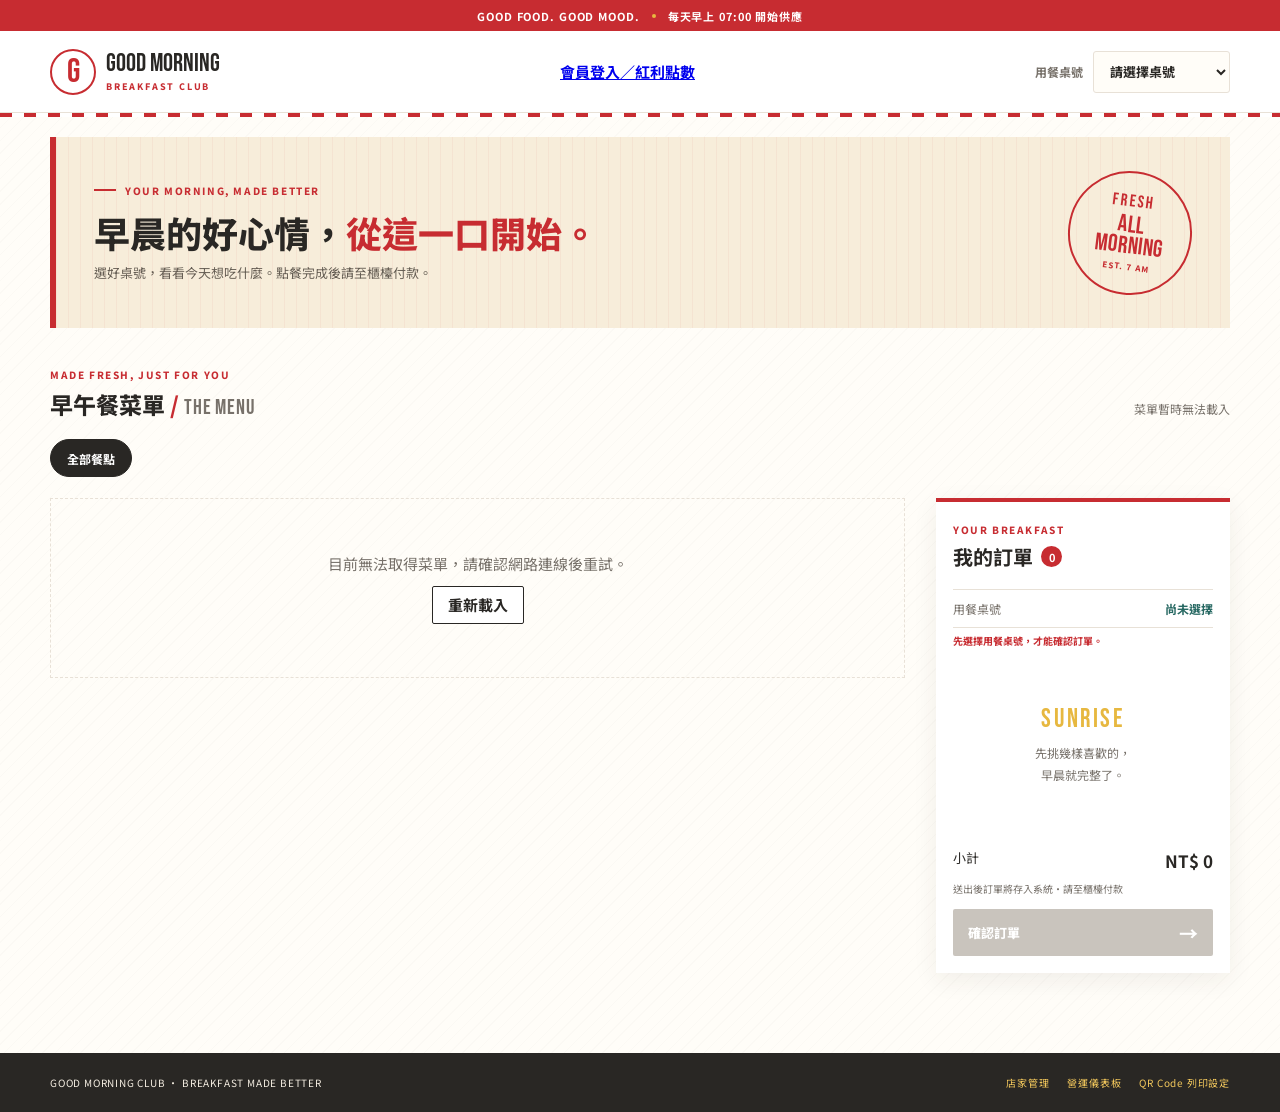
==== commit 860dac49: "加入會員功能" ====
--- a/web/index.html
+++ b/web/index.html
@@ -10,6 +10,7 @@
   <link rel="preconnect" href="https://fonts.gstatic.com" crossorigin>
   <link href="https://fonts.googleapis.com/css2?family=Bebas+Neue&family=Noto+Sans+TC:wght@400;500;600;700;800&display=swap" rel="stylesheet">
   <link rel="stylesheet" href="styles.css">
+  <link rel="stylesheet" href="member.css">
   <link rel="stylesheet" href="feedback.css">
   <link rel="stylesheet" href="qr-print.css">
   <script src="app.js" defer></script>
@@ -18,7 +19,7 @@
   <div class="ticker"><span>GOOD FOOD. GOOD MOOD.</span><i></i><span>每天早上 07:00 開始供應</span></div>
   <header class="site-header">
     <a class="wordmark" href="#top" aria-label="Good Morning Club 首頁"><span class="brand-mark" aria-hidden="true">G</span><span><strong>GOOD MORNING</strong><small>BREAKFAST CLUB</small></span></a>
-    <div class="table-control"><label for="tableSelect">用餐桌號</label><select id="tableSelect" aria-describedby="tableHint">
+    <a class="member-link" href="member.html">會員登入／紅利點數</a><div class="table-control"><label for="tableSelect">用餐桌號</label><select id="tableSelect" aria-describedby="tableHint">
       <option value="">請選擇桌號</option><option value="01">01 桌</option><option value="02">02 桌</option><option value="03">03 桌</option><option value="04">04 桌</option><option value="05">05 桌</option><option value="06">06 桌</option><option value="07">07 桌</option><option value="08">08 桌</option><option value="09">09 桌</option><option value="10">10 桌</option><option value="11">11 桌</option><option value="12">12 桌</option>
     </select></div>
   </header>
@@ -37,7 +38,7 @@
   <div id="cartBackdrop" class="cart-backdrop" hidden></div>
   <div id="addToast" class="add-toast" role="status" aria-live="polite" aria-atomic="true"></div>
   <button id="mobileCartButton" class="mobile-cart-button" type="button" disabled><span>查看訂單 <b id="mobileCartCount">0</b></span><strong id="mobileCartTotal">NT$ 0</strong></button>
-  <dialog id="confirmDialog" class="order-dialog" aria-labelledby="confirmTitle"><form method="dialog" class="dialog-dismiss"><button class="icon-button" aria-label="關閉確認視窗">×</button></form><p class="eyebrow">ONE LAST LOOK</p><h2 id="confirmTitle">確認這份美好</h2><p id="confirmTable" class="dialog-table"></p><div id="confirmItems" class="dialog-items"></div><div class="dialog-total"><span>訂單小計</span><strong id="confirmTotal"></strong></div><p class="dialog-payment">付款方式：到店後至櫃檯付款</p><p id="orderError" class="order-error" role="alert" hidden></p><button id="placeOrderButton" class="checkout-button" type="button">送出訂單 <span>→</span></button></dialog>
+  <dialog id="confirmDialog" class="order-dialog" aria-labelledby="confirmTitle"><form method="dialog" class="dialog-dismiss"><button class="icon-button" aria-label="關閉確認視窗">×</button></form><p class="eyebrow">ONE LAST LOOK</p><h2 id="confirmTitle">確認這份美好</h2><p id="confirmTable" class="dialog-table"></p><div id="confirmItems" class="dialog-items"></div><div class="dialog-total"><span>訂單小計</span><strong id="confirmTotal"></strong></div><div id="redemptionPanel" hidden><label for="redeemPoints">折抵點數（每 100 點折 1 元）</label><input id="redeemPoints" type="number" min="0" step="100" value="0" inputmode="numeric" required aria-describedby="redemptionHint redemptionPreview"><p id="redemptionHint" class="dialog-payment"></p><p id="redemptionPreview" class="dialog-payment" aria-live="polite"></p></div><p class="dialog-payment">付款方式：到店後至櫃檯付款</p><p id="orderError" class="order-error" role="alert" hidden></p><button id="placeOrderButton" class="checkout-button" type="button">送出訂單 <span>→</span></button></dialog>
   <dialog id="successDialog" class="order-dialog success-dialog" aria-labelledby="successTitle"><form method="dialog" class="dialog-dismiss"><button class="icon-button" aria-label="關閉完成訊息">×</button></form><div class="success-mark" aria-hidden="true">✓</div><p class="eyebrow">ORDER RECEIVED</p><h2 id="successTitle">訂單已送出！</h2><p id="successTable" class="success-table"></p><div id="successSummary" class="success-summary"></div><p class="dialog-payment">訂單已存入系統，請至櫃檯付款。</p><button id="doneButton" class="checkout-button" type="button">回到菜單</button></dialog>
   <footer class="site-footer"><span>GOOD MORNING CLUB · BREAKFAST MADE BETTER</span><nav aria-label="管理工具"><a href="admin.html">店家管理</a><a href="dashboard.html">營運儀表板</a><a href="qr-print.html">QR Code 列印設定</a></nav></footer>
 </body>
--- a/web/member.css
+++ b/web/member.css
@@ -0,0 +1,11 @@
+.member-page{max-width:760px;margin:2rem auto;padding:0 1.25rem 4rem}
+.member-page h1,.member-page h2{margin:1.5rem 0 .75rem}
+.member-form{display:grid;gap:.8rem;max-width:420px}
+.member-form label{display:grid;gap:.35rem;font-weight:700}
+.member-form input,#redeemPoints{padding:.65rem;border:1px solid #999;border-radius:4px;font:inherit}
+.member-page button{padding:.65rem 1rem;cursor:pointer;font:inherit}
+.member-balance{padding:1rem;background:#fff2dc;border-radius:8px}
+.member-balance strong{font-size:2rem;color:#c72c31}
+.member-actions{display:flex;gap:1rem;align-items:center;margin-top:1.5rem}
+.member-link{font-weight:700}
+#transactionsList .transaction-redeem{color:#c72c31}
